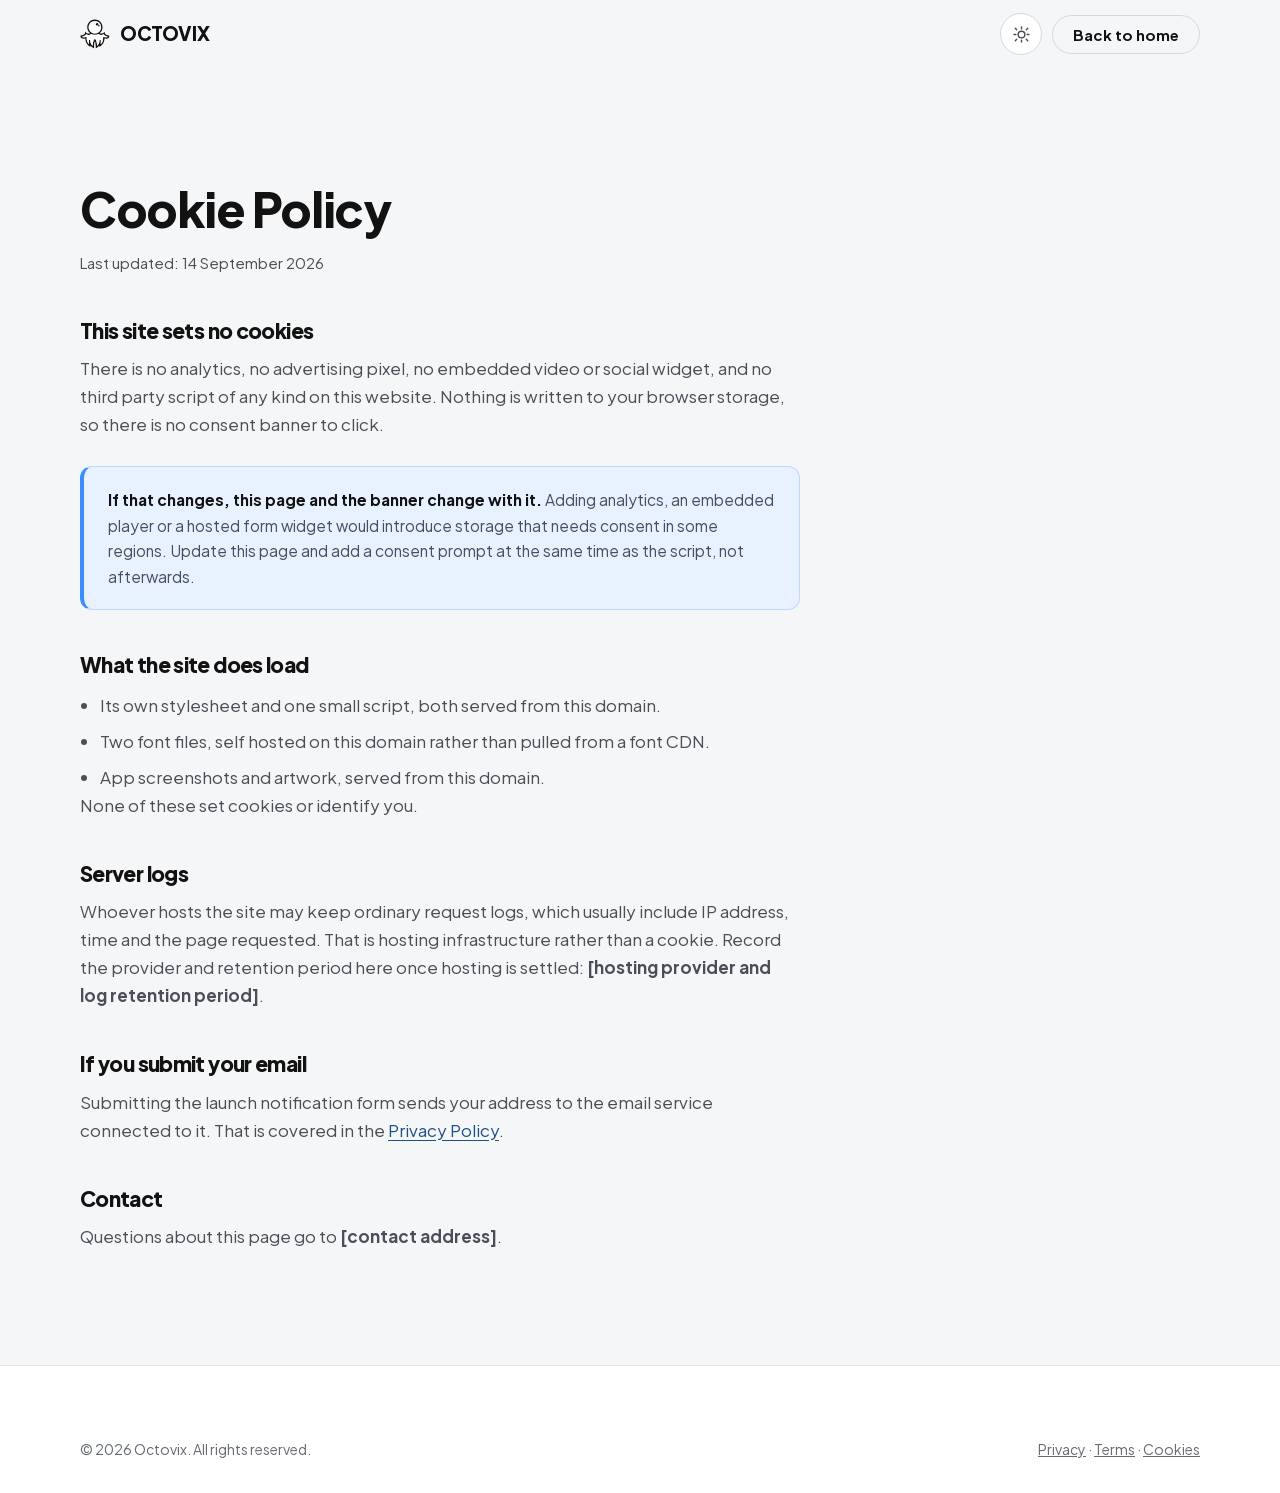
==== cookies.html @ 0be5d97f "Add files via upload" ====
<!DOCTYPE html>
<html lang="en">
<head>
<meta charset="utf-8">
<meta name="viewport" content="width=device-width, initial-scale=1">
<title>Cookie Policy | Octovix</title>
<meta name="description" content="This website sets no cookies and runs no analytics. Here is what that means.">
<meta name="robots" content="noindex">
<meta name="theme-color" content="#3A8DFF" media="(prefers-color-scheme: light)">
<meta name="theme-color" content="#0C1624" media="(prefers-color-scheme: dark)">
<link rel="icon" href="assets/img/favicon.svg" type="image/svg+xml">
<link rel="preload" href="assets/fonts/plus-jakarta-sans-latin.woff2" as="font" type="font/woff2" crossorigin>
<link rel="stylesheet" href="assets/css/styles.css">
<script>document.documentElement.classList.add('js');try{var t=localStorage.getItem('octovix-theme');if(t==='light'||t==='dark')document.documentElement.setAttribute('data-theme',t);}catch(e){}setTimeout(function(){if(!window.__blueLogReady)document.documentElement.classList.remove('js');},2500);</script>
</head>
<body>
<svg width="0" height="0" aria-hidden="true" focusable="false" style="position:absolute">
<symbol id="octovix-mark" viewBox="705 162 117 116">
<g id="_Mirror_Repeat_" data-name="&amp;lt;Mirror Repeat&amp;gt;">
      <g>
        <path fill="currentColor" d="M819.45,226.89c0-.28-.2-.52-.47-.57l-1.73-.33c-5.1-.98-15.62-4.52-15.62-9.22v-4.6c0-.49-.59-.76-.96-.44l-3.51,2.98c-.36.31-8.13,6.75-15.55,2.02,6.89-5.46,11.31-13.91,11.31-23.37,0-16.45-13.38-29.84-29.83-29.84s-29.84,13.39-29.84,29.84c0,9.46,4.43,17.9,11.31,23.37-7.42,4.73-15.19-1.71-15.54-2.01l-3.52-3.03c-.38-.32-.96-.05-.96.44v4.64c0,4.7-10.53,8.24-15.62,9.22l-1.73.33c-.27.05-.47.29-.47.57v1.76c0,2.99,1.15,5.46,3.32,7.13,4,3.07,10.68,2.7,14.97,2.03.34-.05.64.2.67.53,1.57,21.53,15.7,28.97,16.34,29.3l3.21,1.64c.39.2.86-.09.84-.54l-.07-2.26c-.02-.57.7-.82,1.05-.37,4.1,5.38,8.48,7.71,8.82,7.89l3.11,1.6c.39.2.85-.08.85-.52v-3.49c0-11.16,1.6-18.62,2.57-22.08.09-.32.38-.53.71-.53s.62.22.71.53c.96,3.47,2.57,10.92,2.57,22.08v3.49c0,.44.46.72.85.52l3.11-1.6c.34-.18,4.73-2.5,8.82-7.89.34-.45,1.07-.2,1.05.36l-.07,2.26c-.01.44.45.74.84.54l3.21-1.64c.64-.32,14.76-7.77,16.34-29.3.02-.34.33-.59.67-.53,4.29.67,10.97,1.04,14.97-2.03,2.17-1.67,3.32-4.13,3.32-7.13v-1.76ZM738.66,193.35c0-13.46,10.95-24.41,24.41-24.41s24.41,10.95,24.41,24.41-10.95,24.41-24.41,24.41-24.41-10.95-24.41-24.41ZM812.83,231.47h0c-2.86,2.2-10.23,1.35-14.21.29l-2.68-.72c-.37-.1-.73.18-.73.56v2.77c0,8.88-2.27,16.36-6.75,22.23-.53.7-1.06,1.33-1.58,1.9-.36.4-1.03.13-1.01-.41l.38-11.96c.05-.78.08-1.59.09-2.41,0-.32-.25-.58-.57-.59l-4.28-.07c-.32,0-.58.24-.59.56l-.07,2.23c-.45,6.78-2.61,12.64-6.43,17.44-.61.77-1.23,1.46-1.82,2.07-.35.36-.97.12-.99-.38-.62-10.84-2.61-17.3-3.27-19.18-.02-.04-1.87-6.05-5.18-6.05h-.03c-3.06.02-5.26,6-5.27,6.05-.66,1.88-2.65,8.34-3.27,19.18-.03.5-.64.74-.99.38-.59-.61-1.21-1.3-1.82-2.07-3.82-4.81-5.98-10.66-6.43-17.44l-.07-2.23c-.01-.32-.27-.57-.59-.56l-4.28.07c-.32,0-.57.27-.57.59.01.82.04,1.63.09,2.41l.38,11.95c.02.54-.65.81-1.01.41-.52-.57-1.05-1.2-1.58-1.9-4.48-5.87-6.75-13.34-6.75-22.23v-2.77c0-.38-.36-.66-.73-.56l-2.68.72c-2.66.71-10.99,2.19-14.2-.28,0,0,0,0,0,0-.37-.29-.25-.88.2-1.01,4.55-1.27,11.94-4,15.02-8.9.16-.26.49-.35.76-.2,1.19.63,2.61,1.27,4.2,1.75,5.87,1.77,11.34.65,15.92-3.23,4.1,2.12,8.74,3.32,13.66,3.32s9.57-1.2,13.66-3.32c4.57,3.88,10.04,4.99,15.92,3.23,1.58-.47,3.01-1.11,4.2-1.75.27-.14.6-.05.76.2,3.08,4.9,10.47,7.63,15.02,8.9.46.13.58.72.2,1.01Z"/>
        <path fill="currentColor" d="M787.49,193.35c0,13.46-10.95,24.41-24.41,24.41s-24.41-10.95-24.41-24.41,10.95-24.41,24.41-24.41,24.41,10.95,24.41,24.41Z"/>
        <path fill="var(--surface)" d="M812.83,231.47h0c-2.86,2.2-10.23,1.35-14.21.29l-2.68-.72c-.37-.1-.73.18-.73.56v2.77c0,8.88-2.27,16.36-6.75,22.23-.53.7-1.06,1.33-1.58,1.9-.36.4-1.03.13-1.01-.41l.38-11.96c.05-.78.08-1.59.09-2.41,0-.32-.25-.58-.57-.59l-4.28-.07c-.32,0-.58.24-.59.56l-.07,2.23c-.45,6.78-2.61,12.64-6.43,17.44-.61.77-1.23,1.46-1.82,2.07-.35.36-.97.12-.99-.38-.62-10.84-2.61-17.3-3.27-19.18-.02-.04-1.87-6.05-5.18-6.05h-.03c-3.06.02-5.26,6-5.27,6.05-.66,1.88-2.65,8.34-3.27,19.18-.03.5-.64.74-.99.38-.59-.61-1.21-1.3-1.82-2.07-3.82-4.81-5.98-10.66-6.43-17.44l-.07-2.23c-.01-.32-.27-.57-.59-.56l-4.28.07c-.32,0-.57.27-.57.59.01.82.04,1.63.09,2.41l.38,11.95c.02.54-.65.81-1.01.41-.52-.57-1.05-1.2-1.58-1.9-4.48-5.87-6.75-13.34-6.75-22.23v-2.77c0-.38-.36-.66-.73-.56l-2.68.72c-2.66.71-10.99,2.19-14.2-.28,0,0,0,0,0,0-.37-.29-.25-.88.2-1.01,4.55-1.27,11.94-4,15.02-8.9.16-.26.49-.35.76-.2,1.19.63,2.61,1.27,4.2,1.75,5.87,1.77,11.34.65,15.92-3.23,4.1,2.12,8.74,3.32,13.66,3.32s9.57-1.2,13.66-3.32c4.57,3.88,10.04,4.99,15.92,3.23,1.58-.47,3.01-1.11,4.2-1.75.27-.14.6-.05.76.2,3.08,4.9,10.47,7.63,15.02,8.9.46.13.58.72.2,1.01Z"/>
      </g>
    </g>
    <path fill="var(--surface)" d="M787.49,193.35c0,13.46-10.95,24.41-24.41,24.41s-24.41-10.95-24.41-24.41,10.95-24.41,24.41-24.41,24.41,10.95,24.41,24.41Z"/>
    <circle fill="currentColor" cx="771.82" cy="181.96" r="4.71"/>
    <circle fill="currentColor" cx="778.85" cy="187.68" r="2.95"/>
</symbol>
</svg>
<a class="skip-link" href="#main">Skip to content</a>

<header class="nav">
  <div class="wrap nav__inner">
    <a class="brand" href="index.html" aria-label="Octovix home">
      <svg class="brand__mark" aria-hidden="true" focusable="false">
        <use href="#octovix-mark"></use>
      </svg>
      <span class="brand__name">OCTOVIX</span>
    </a>
    <div class="legal-nav-actions">
      <button class="theme-toggle" type="button" data-theme-toggle aria-label="Switch to dark theme">
        <svg class="icon-sun" viewBox="0 0 24 24" fill="none" stroke="currentColor" stroke-width="1.8"
             stroke-linecap="round" stroke-linejoin="round" aria-hidden="true" focusable="false">
          <circle cx="12" cy="12" r="4.2"/>
          <path d="M12 2.5v2.4M12 19.1v2.4M4.2 4.2l1.7 1.7M18.1 18.1l1.7 1.7M2.5 12h2.4M19.1 12h2.4M4.2 19.8l1.7-1.7M18.1 5.9l1.7-1.7"/>
        </svg>
        <svg class="icon-moon" viewBox="0 0 24 24" fill="none" stroke="currentColor" stroke-width="1.8"
             stroke-linecap="round" stroke-linejoin="round" aria-hidden="true" focusable="false">
          <path d="M20 14.5A8.5 8.5 0 1 1 9.5 4a6.6 6.6 0 0 0 10.5 10.5Z"/>
        </svg>
      </button>
      <a class="btn btn--ghost btn--sm" href="index.html">Back to home</a>
    </div>
  </div>
</header>

<main id="main" class="section">
  <div class="wrap">
    <article class="legal">
      <h1>Cookie Policy</h1>
      <p class="legal__meta">Last updated: <time datetime="2026-09-14">14 September 2026</time></p>

      <h2>This site sets no cookies</h2>
      <p>
        There is no analytics, no advertising pixel, no embedded video or social
        widget, and no third party script of any kind on this website. Nothing is
        written to your browser storage, so there is no consent banner to click.
      </p>

      <div class="legal__callout">
        <strong>If that changes, this page and the banner change with it.</strong>
        Adding analytics, an embedded player or a hosted form widget would
        introduce storage that needs consent in some regions. Update this page and
        add a consent prompt at the same time as the script, not afterwards.
      </div>

      <h2>What the site does load</h2>
      <ul>
        <li>Its own stylesheet and one small script, both served from this domain.</li>
        <li>Two font files, self hosted on this domain rather than pulled from a font CDN.</li>
        <li>App screenshots and artwork, served from this domain.</li>
      </ul>
      <p>
        None of these set cookies or identify you.
      </p>

      <h2>Server logs</h2>
      <p>
        Whoever hosts the site may keep ordinary request logs, which usually
        include IP address, time and the page requested. That is hosting
        infrastructure rather than a cookie. Record the provider and retention
        period here once hosting is settled:
        <strong>[hosting provider and log retention period]</strong>.
      </p>

      <h2>If you submit your email</h2>
      <p>
        Submitting the launch notification form sends your address to the email
        service connected to it. That is covered in the
        <a href="privacy.html">Privacy Policy</a>.
      </p>

      <h2>Contact</h2>
      <p>Questions about this page go to <strong>[contact address]</strong>.</p>
    </article>
  </div>
</main>

<footer class="footer">
  <div class="wrap">
    <div class="footer__base" style="border-top:0;padding-top:0">
      <p>&copy; <span data-year>2026</span> Octovix. All rights reserved.</p>
      <p>
        <a href="privacy.html">Privacy</a> &middot;
        <a href="terms.html">Terms</a> &middot;
        <a href="cookies.html">Cookies</a>
      </p>
    </div>
  </div>
</footer>

<script src="assets/js/main.js" defer></script>
</body>
</html>
---- assets/css/styles.css ----
@font-face {
  font-family: 'Plus Jakarta Sans';
  src: url('../fonts/plus-jakarta-sans-latin.woff2') format('woff2');
  font-weight: 400 800;
  font-style: normal;
  font-display: swap;
  unicode-range: U+0000-00FF, U+0131, U+0152-0153, U+02BB-02BC, U+02C6, U+02DA,
    U+02DC, U+0304, U+0308, U+0329, U+2000-206F, U+2074, U+20AC, U+2122, U+2191,
    U+2193, U+2212, U+2215, U+FEFF, U+FFFD;
}
@font-face {
  font-family: 'Plus Jakarta Sans';
  src: url('../fonts/plus-jakarta-sans-latin-ext.woff2') format('woff2');
  font-weight: 400 800;
  font-style: normal;
  font-display: swap;
  unicode-range: U+0100-02BA, U+02BD-02C5, U+02C7-02CC, U+02CE-02D7, U+02DD-02FF,
    U+0304, U+0308, U+0329, U+1D00-1DBF, U+1E00-1E9F, U+1EF2-1EFF, U+2020,
    U+20A0-20AB, U+20AD-20C0, U+2113, U+2C60-2C7F, U+A720-A7FF;
}

/* ---------------------------------------------------------------
   Tokens
   Radius rule for the whole site:
     interactive controls (buttons, inputs, chips) .... pill
     containers (cards, media, panels) ................ --r-lg
     inner details (badges, small media) .............. --r-sm
   Accent rule: --blue is the single accent. --navy carries any
   white text, because white on --blue only reaches 3.3:1.
   --------------------------------------------------------------- */
:root {
  --navy: #1e4f8c;
  --navy-deep: #163c6b;
  --blue: #3a8dff;
  --blue-100: #bfd7ff;
  --blue-50: #e8f1ff;
  --bg: #f5f6f7;
  --surface: #fff;
  --surface-2: #fff;
  --ink: #121212;
  --ink-2: #4a4e57;
  --ink-3: #656a73;
  --line: #e3e6ea;
  --line-strong: #d3d8df;

  /* Primary action + accent text are tokenised because the light-theme pair
     (white on --navy) drops to 3.4:1 once --navy lightens for dark mode. */
  --btn-bg: var(--navy);
  --btn-bg-hover: var(--navy-deep);
  --btn-fg: #fff;
  --accent-text: var(--navy);

  --r-lg: 20px;
  --r-sm: 12px;
  --r-pill: 999px;

  --shadow-sm: 0 1px 2px rgba(30, 79, 140, .06), 0 2px 8px rgba(30, 79, 140, .05);
  --shadow-md: 0 4px 12px rgba(30, 79, 140, .07), 0 16px 32px -12px rgba(30, 79, 140, .12);
  --shadow-lg: 0 24px 60px -18px rgba(18, 32, 56, .28);

  --wrap: 1200px;
  --gutter: clamp(20px, 5vw, 40px);
  --section-y: clamp(72px, 9vw, 128px);
  --nav-h: 68px;

  --ease: cubic-bezier(.16, 1, .3, 1);
  color-scheme: light;
}

/* Dark tokens apply when the system prefers dark AND the visitor hasn't
   explicitly chosen light, OR when the visitor has explicitly chosen dark
   (the toggle sets data-theme via assets/js/main.js and persists it in
   localStorage). This order lets an explicit choice win in both directions. */
@media (prefers-color-scheme: dark) {
  :root:not([data-theme="light"]) {
    --navy: #4d8de0;
    --navy-deep: #1e4f8c;
    --blue: #3a8dff;
    --blue-100: #24467d;
    --blue-50: #16294a;
    --bg: #0c1624;
    --surface: #121f33;
    --surface-2: #16263d;
    --ink: #f2f5f9;
    --ink-2: #b3bfd0;
    --ink-3: #8c99ab;
    --line: #22344f;
    --line-strong: #2d4262;
    --btn-bg: #9ec5f5;
    --btn-bg-hover: #bcd8fa;
    --btn-fg: #0c1624;
    --accent-text: #a8c9f5;
    --shadow-sm: 0 1px 2px rgba(0, 0, 0, .3), 0 2px 8px rgba(0, 0, 0, .24);
    --shadow-md: 0 4px 12px rgba(0, 0, 0, .32), 0 16px 32px -12px rgba(0, 0, 0, .45);
    --shadow-lg: 0 24px 60px -18px rgba(0, 0, 0, .6);
    color-scheme: dark;
  }
}
:root[data-theme="dark"] {
  /* inverted primary: light blue face, dark label, echoing the app's own
     Save and Log food buttons */
  --navy: #4d8de0;
  --navy-deep: #1e4f8c;
  --blue: #3a8dff;
  --blue-100: #24467d;
  --blue-50: #16294a;
  --bg: #0c1624;
  --surface: #121f33;
  --surface-2: #16263d;
  --ink: #f2f5f9;
  --ink-2: #b3bfd0;
  --ink-3: #8c99ab;
  --line: #22344f;
  --line-strong: #2d4262;
  --btn-bg: #9ec5f5;
  --btn-bg-hover: #bcd8fa;
  --btn-fg: #0c1624;
  --accent-text: #a8c9f5;
  --shadow-sm: 0 1px 2px rgba(0, 0, 0, .3), 0 2px 8px rgba(0, 0, 0, .24);
  --shadow-md: 0 4px 12px rgba(0, 0, 0, .32), 0 16px 32px -12px rgba(0, 0, 0, .45);
  --shadow-lg: 0 24px 60px -18px rgba(0, 0, 0, .6);
  color-scheme: dark;
}

/* ---------------------------------------------------------------
   Reset + base
   --------------------------------------------------------------- */
*, *::before, *::after { box-sizing: border-box; }

html {
  -webkit-text-size-adjust: 100%;
  scroll-behavior: smooth;
}
@media (prefers-reduced-motion: reduce) {
  html { scroll-behavior: auto; }
}

body {
  margin: 0;
  background: var(--bg);
  color: var(--ink);
  font-family: 'Plus Jakarta Sans', ui-sans-serif, system-ui, -apple-system,
    'Segoe UI', Roboto, Helvetica, Arial, sans-serif;
  font-size: 1.0625rem;
  line-height: 1.65;
  font-weight: 400;
  -webkit-font-smoothing: antialiased;
  -moz-osx-font-smoothing: grayscale;
  overflow-x: hidden;
}

img, svg, picture { max-width: 100%; display: block; }
button, input { font: inherit; color: inherit; }

h1, h2, h3, h4 {
  margin: 0;
  font-weight: 800;
  letter-spacing: -.03em;
  line-height: 1.06;
  text-wrap: balance;
}
p { margin: 0; }
a { color: inherit; }

:focus-visible {
  outline: 3px solid var(--blue);
  outline-offset: 3px;
  border-radius: 4px;
}

.skip-link {
  /* fixed, not absolute: an absolute skip link sits at the top of the document
     and is off-screen when focused after the page has been scrolled */
  position: fixed;
  left: 12px;
  top: -60px;
  z-index: 200;
  padding: 12px 20px;
  border-radius: var(--r-pill);
  background: var(--navy-deep);
  color: #fff;
  font-weight: 700;
  text-decoration: none;
  transition: top .2s var(--ease);
}
.skip-link:focus-visible { top: 12px; }

.sr-only {
  position: absolute;
  width: 1px; height: 1px;
  padding: 0; margin: -1px;
  overflow: hidden;
  clip: rect(0 0 0 0);
  clip-path: inset(50%);
  white-space: nowrap;
  border: 0;
}

/* ---------------------------------------------------------------
   Layout
   --------------------------------------------------------------- */
.wrap {
  width: 100%;
  max-width: var(--wrap);
  margin-inline: auto;
  padding-inline: var(--gutter);
}
.section { padding-block: var(--section-y); }
.section--tight { padding-block: clamp(56px, 6vw, 88px); }
[id] { scroll-margin-top: calc(var(--nav-h) + 24px); }

.eyebrow {
  display: inline-flex;
  align-items: center;
  gap: 8px;
  margin: 0 0 20px;
  padding: 7px 14px 7px 12px;
  border: 1px solid var(--blue-100);
  border-radius: var(--r-pill);
  background: var(--blue-50);
  color: var(--accent-text);
  font-size: .8125rem;
  font-weight: 700;
  letter-spacing: .01em;
  line-height: 1;
}
.eyebrow svg { width: 15px; height: 15px; flex: none; }

.lead {
  color: var(--ink-2);
  font-size: clamp(1.0625rem, .95rem + .5vw, 1.1875rem);
  line-height: 1.6;
  max-width: 56ch;
}

.section-head { max-width: 46rem; margin-bottom: clamp(40px, 5vw, 60px); }
.section-head h2 { font-size: clamp(2rem, 1.3rem + 2.6vw, 3rem); }
.section-head .lead { margin-top: 18px; }
.section-head--center { margin-inline: auto; text-align: center; }
.section-head--center .lead { margin-inline: auto; }

/* ---------------------------------------------------------------
   Buttons + form controls  (all pill)
   --------------------------------------------------------------- */
.btn {
  display: inline-flex;
  align-items: center;
  justify-content: center;
  gap: 9px;
  padding: 15px 26px;
  border: 1px solid transparent;
  border-radius: var(--r-pill);
  font-size: 1rem;
  font-weight: 700;
  line-height: 1;
  white-space: nowrap;
  text-decoration: none;
  cursor: pointer;
  transition: background-color .2s var(--ease), border-color .2s var(--ease),
    color .2s var(--ease), transform .12s var(--ease), box-shadow .2s var(--ease);
}
.btn:active { transform: translateY(1px); }

.btn--primary {
  background: var(--btn-bg);
  border-color: var(--btn-bg);
  color: var(--btn-fg);
  box-shadow: var(--shadow-sm);
}
.btn--primary:hover { background: var(--btn-bg-hover); border-color: var(--btn-bg-hover); box-shadow: var(--shadow-md); }

.btn--ghost {
  background: transparent;
  border-color: var(--line-strong);
  color: var(--ink);
}
.btn--ghost:hover { border-color: var(--navy); color: var(--navy); background: var(--surface); }

/* Lives only on .panel-dark, whose gradient is theme-independent, so these
   stay literal rather than following the light/dark tokens. */
.btn--light {
  background: #fff;
  border-color: #fff;
  color: #163c6b;
}
.btn--light:hover { background: #e8f1ff; border-color: #e8f1ff; }

.btn--sm { padding: 11px 20px; font-size: .9375rem; }

/* Signup form ------------------------------------------------- */
.signup { width: 100%; max-width: 500px; }
.signup__row {
  display: flex;
  gap: 10px;
  align-items: stretch;
}
.signup__input {
  flex: 1 1 auto;
  min-width: 0;
  padding: 15px 22px;
  border: 1px solid var(--line-strong);
  border-radius: var(--r-pill);
  background: var(--surface);
  color: var(--ink);
  font-size: 1rem;
  transition: border-color .2s var(--ease), box-shadow .2s var(--ease);
}
/* Instructional placeholder colour preserved from the original design. */
.signup__input::placeholder { color: #b0b0b5; opacity: 1; }
.signup__input:hover { border-color: var(--line-strong); }
.signup__input:focus { outline: none; border-color: var(--blue); box-shadow: 0 0 0 4px rgba(58, 141, 255, .22); }
.signup__btn { flex: 0 0 auto; }

.signup__note {
  margin-top: 14px;
  min-height: 1.4em;
  font-size: .875rem;
  line-height: 1.4;
  color: var(--ink-3);
}
.signup__note[data-state='error'] { color: #b4231f; font-weight: 600; }
.signup__note[data-state='success'] { color: #1a6b3c; font-weight: 600; }
.signup.is-busy .signup__btn { opacity: .65; pointer-events: none; }

/* Signup on the dark CTA panel */
.panel-dark .signup__input {
  background: rgba(255, 255, 255, .96);
  border-color: transparent;
  color: var(--ink);
}
.panel-dark .signup__input:focus { box-shadow: 0 0 0 4px rgba(191, 215, 255, .4); border-color: #fff; }
.panel-dark .signup__note { color: rgba(255, 255, 255, .78); }
.panel-dark .signup__note[data-state='error'] { color: #ffc9c5; }
.panel-dark .signup__note[data-state='success'] { color: #bfe9d0; }

/* ---------------------------------------------------------------
   Navigation
   --------------------------------------------------------------- */
.nav {
  position: sticky;
  top: 0;
  z-index: 100;
  background: color-mix(in srgb, var(--bg) 86%, transparent);
  backdrop-filter: saturate(180%) blur(14px);
  -webkit-backdrop-filter: saturate(180%) blur(14px);
  border-bottom: 1px solid transparent;
  transition: border-color .25s var(--ease), background-color .25s var(--ease);
}
.nav.is-stuck {
  border-bottom-color: var(--line);
  background: color-mix(in srgb, var(--bg) 94%, transparent);
}
@supports not (backdrop-filter: blur(1px)) {
  .nav { background: var(--bg); }
}

.nav__inner {
  height: var(--nav-h);
  display: flex;
  align-items: center;
  gap: 20px;
}

.brand {
  display: inline-flex;
  align-items: center;
  gap: 10px;
  margin-right: auto;
  text-decoration: none;
  flex: none;
}
.brand__mark { width: 30px; height: 30px; flex: none; color: var(--ink); }
.brand__name {
  font-size: 1.1875rem;
  font-weight: 800;
  letter-spacing: -.02em;
  color: var(--ink);
}

.nav__links {
  display: flex;
  align-items: center;
  gap: 4px;
  list-style: none;
  margin: 0;
  padding: 0;
}
.nav__links a {
  display: block;
  padding: 9px 14px;
  border-radius: var(--r-pill);
  color: var(--ink-2);
  font-size: .9375rem;
  font-weight: 600;
  text-decoration: none;
  transition: color .2s var(--ease), background-color .2s var(--ease);
}
.nav__links a:hover { color: var(--ink); background: color-mix(in srgb, var(--ink) 6%, transparent); }

.nav__cta { flex: none; }

/* Theme toggle: a pill icon button, sun/moon cross-fading. Hidden until JS
   sets data-theme, so a no-JS visitor never sees a control that can't work
   (the site otherwise just follows system preference). */
.theme-toggle {
  display: none;
  width: 42px;
  height: 42px;
  padding: 0;
  flex: none;
  align-items: center;
  justify-content: center;
  border: 1px solid var(--line-strong);
  border-radius: var(--r-pill);
  background: var(--surface);
  color: var(--ink-2);
  cursor: pointer;
  transition: border-color .2s var(--ease), color .2s var(--ease), background-color .2s var(--ease);
}
.theme-toggle:hover { color: var(--ink); border-color: var(--navy); }
.js .theme-toggle { display: inline-flex; }
.legal-nav-actions { display: flex; align-items: center; gap: 10px; margin-left: auto; }
.theme-toggle svg {
  width: 19px;
  height: 19px;
  flex: none;
}
.theme-toggle .icon-moon { display: none; }
:root[data-theme="dark"] .theme-toggle .icon-sun { display: none; }
:root[data-theme="dark"] .theme-toggle .icon-moon { display: block; }

.nav__toggle {
  display: none;
  width: 42px;
  height: 42px;
  padding: 0;
  border: 1px solid var(--line-strong);
  border-radius: var(--r-pill);
  background: var(--surface);
  cursor: pointer;
  align-items: center;
  justify-content: center;
  flex: none;
}
.nav__toggle span {
  position: relative;
  display: block;
  width: 17px;
  height: 1.5px;
  background: var(--ink);
  border-radius: 2px;
  transition: transform .25s var(--ease), background-color .25s var(--ease);
}
.nav__toggle span::before,
.nav__toggle span::after {
  content: '';
  position: absolute;
  left: 0;
  width: 17px;
  height: 1.5px;
  background: var(--ink);
  border-radius: 2px;
  transition: transform .25s var(--ease);
}
.nav__toggle span::before { top: -5.5px; }
.nav__toggle span::after { top: 5.5px; }
.nav__toggle[aria-expanded='true'] span { background: transparent; }
.nav__toggle[aria-expanded='true'] span::before { transform: translateY(5.5px) rotate(45deg); }
.nav__toggle[aria-expanded='true'] span::after { transform: translateY(-5.5px) rotate(-45deg); }

.nav__panel { display: none; }

@media (max-width: 860px) {
  .nav__links, .nav__cta { display: none; }
  .nav__toggle { display: inline-flex; }
  .nav__panel {
    display: block;
    overflow: hidden;
    max-height: 0;
    border-top: 1px solid transparent;
    transition: max-height .3s var(--ease), border-color .3s var(--ease);
  }
  .nav__panel.is-open {
    max-height: 420px;
    border-top-color: var(--line);
  }
  .nav__panel ul {
    list-style: none;
    margin: 0;
    padding: 14px 0 22px;
    display: grid;
    gap: 2px;
  }
  /* :not(.btn) so the panel's CTA keeps its own white-on-navy colour;
     a bare `.nav__panel a` rule outranks `.btn--primary` on specificity. */
  .nav__panel a:not(.btn) {
    display: block;
    padding: 13px 4px;
    color: var(--ink);
    font-size: 1.0625rem;
    font-weight: 600;
    text-decoration: none;
    border-radius: var(--r-sm);
  }
  .nav__panel .btn { width: 100%; margin-top: 12px; }
}

/* ---------------------------------------------------------------
   iPhone mockup
   Aspect + corner ratios traced from an iPhone 17 Pro screenshot
   (1206 x 2622 px). The screenshots already contain the status bar
   and Dynamic Island, so the frame only supplies the enclosure.
   --------------------------------------------------------------- */
.phone {
  position: relative;
  width: 100%;
  padding: 1.85%;
  border-radius: 13.6% / 6.25%;
  background:
    linear-gradient(147deg, #5b6675 0%, #262d38 18%, #171c24 42%,
      #39424f 63%, #1b2129 82%, #444d5b 100%);
  box-shadow:
    inset 0 0 0 1px rgba(255, 255, 255, .16),
    inset 0 0 2px 1px rgba(255, 255, 255, .1),
    var(--shadow-lg);
  isolation: isolate;
}
.phone::after {
  /* thin inner lip between enclosure and glass */
  content: '';
  position: absolute;
  inset: 1.5%;
  border-radius: 12.4% / 5.7%;
  box-shadow: inset 0 0 0 1px rgba(0, 0, 0, .55);
  pointer-events: none;
  z-index: 2;
}
.phone__screen {
  position: relative;
  aspect-ratio: 1206 / 2622;
  border-radius: 12.1% / 5.6%;
  overflow: hidden;
  background: #0d1b2e;
  z-index: 1;
}
.phone__screen img {
  width: 100%;
  height: 100%;
  object-fit: cover;
  display: block;
}
/* side buttons */
.phone__btn {
  position: absolute;
  width: 2px;
  background: linear-gradient(180deg, #4a5361, #222932);
  border-radius: 2px;
  z-index: 0;
}
.phone__btn--vol { left: -2px; top: 17%; height: 7.4%; }
.phone__btn--vol2 { left: -2px; top: 26.5%; height: 7.4%; }
.phone__btn--pwr { right: -2px; top: 22%; height: 11%; }

.phone--float { animation: phone-float 7s ease-in-out infinite; }
@keyframes phone-float {
  0%, 100% { transform: translateY(0); }
  50% { transform: translateY(-12px); }
}

.phone-caption {
  margin-top: 20px;
  text-align: center;
  font-size: .9375rem;
  font-weight: 600;
  color: var(--ink-2);
}

/* ---------------------------------------------------------------
   Hero  (asymmetric split)
   --------------------------------------------------------------- */
.hero {
  position: relative;
  padding-top: clamp(40px, 6vw, 76px);
  padding-bottom: clamp(64px, 8vw, 104px);
  overflow: hidden;
}
.hero::before {
  content: '';
  position: absolute;
  top: -22%;
  right: -10%;
  width: min(780px, 82vw);
  aspect-ratio: 1;
  background: radial-gradient(circle at 50% 50%,
    rgba(58, 141, 255, .22) 0%, rgba(58, 141, 255, .1) 42%, transparent 68%);
  pointer-events: none;
  z-index: 0;
}
.hero__inner {
  position: relative;
  z-index: 1;
  display: grid;
  grid-template-columns: minmax(0, 1.14fr) minmax(0, .86fr);
  gap: clamp(32px, 4vw, 56px);
  align-items: center;
}
.hero h1 {
  font-size: clamp(2.25rem, 1rem + 3.15vw, 3.4rem);
  margin-bottom: 22px;
}
.hero h1 em {
  font-style: normal;
  color: var(--navy);
}
.hero .lead { max-width: 33rem; }
.hero .signup { margin-top: 30px; }

.hero__media {
  justify-self: center;
  width: 100%;
  max-width: 320px;
}

/* ---------------------------------------------------------------
   Showcase  (centred head, staggered phones)
   --------------------------------------------------------------- */
.showcase { background: var(--surface); border-block: 1px solid var(--line); }
.showcase__stage {
  display: grid;
  grid-template-columns: repeat(2, minmax(0, 1fr));
  gap: clamp(28px, 5vw, 72px);
  align-items: start;
  max-width: 760px;
  margin-inline: auto;
}
.showcase__item { max-width: 300px; width: 100%; justify-self: center; }
.showcase__item:first-child { transform: translateY(28px); }

/* ---------------------------------------------------------------
   Features bento  (4 items, 4 cells, asymmetric)
   --------------------------------------------------------------- */
.bento {
  display: grid;
  grid-template-columns: repeat(3, minmax(0, 1fr));
  gap: clamp(16px, 2vw, 24px);
}
.bento__cell {
  display: flex;
  flex-direction: column;
  padding: clamp(26px, 3vw, 38px);
  border: 1px solid var(--line);
  border-radius: var(--r-lg);
  background: var(--surface);
  box-shadow: var(--shadow-sm);
  overflow: hidden;
  transition: transform .3s var(--ease), box-shadow .3s var(--ease),
    border-color .3s var(--ease);
}
.bento__cell:hover {
  transform: translateY(-3px);
  box-shadow: var(--shadow-md);
  border-color: var(--line-strong);
}
.bento__cell--wide { grid-column: span 2; }
/* text-only cells sit beside a taller media cell, so centre their block
   rather than letting it hang from the top with dead space below */
.bento__cell--text { justify-content: center; }
.bento__cell--tint {
  background: linear-gradient(150deg, var(--blue-50), var(--surface) 78%);
  border-color: var(--blue-100);
}
.bento__cell h3 {
  font-size: clamp(1.25rem, 1.1rem + .5vw, 1.5rem);
  letter-spacing: -.02em;
}
.bento__cell p {
  margin-top: 12px;
  color: var(--ink-2);
  font-size: 1rem;
  max-width: 42ch;
}
.bento__icon {
  width: 44px;
  height: 44px;
  margin-bottom: 20px;
  display: grid;
  place-items: center;
  border-radius: var(--r-sm);
  background: var(--navy);
  color: #fff;
  flex: none;
}
.bento__icon svg { width: 22px; height: 22px; }

/* Cell art: a real device peeking up from the bottom edge of the cell.
   The frame is clipped by the cell, so the screenshot is never zoomed. */
.bento__art {
  position: relative;
  margin-top: auto;
  padding-top: 30px;
  margin-inline: calc(clamp(26px, 3vw, 38px) * -1);
  margin-bottom: calc(clamp(26px, 3vw, 38px) * -1);
  height: 232px;
  overflow: hidden;
  display: flex;
  justify-content: center;
  align-items: flex-start;
}
.bento__art--sky { background: linear-gradient(180deg, transparent, rgba(58, 141, 255, .16)); }
.bento__art--navy { background: linear-gradient(180deg, transparent, rgba(30, 79, 140, .12)); }
.phone--peek { width: 212px; flex: none; }

/* ---------------------------------------------------------------
   How it works  (sticky heading + divided steps)
   --------------------------------------------------------------- */
.how { background: var(--surface); border-block: 1px solid var(--line); }
.how__grid {
  display: grid;
  grid-template-columns: minmax(0, .85fr) minmax(0, 1.15fr);
  gap: clamp(32px, 6vw, 88px);
  align-items: start;
}
.how__aside { position: sticky; top: calc(var(--nav-h) + 40px); }
.how__aside h2 { font-size: clamp(2rem, 1.3rem + 2.6vw, 3rem); }
.how__aside .lead { margin-top: 18px; }

.steps { display: grid; }
.step {
  display: grid;
  grid-template-columns: auto minmax(0, 1fr);
  gap: 22px;
  padding-block: clamp(26px, 3vw, 34px);
  border-top: 1px solid var(--line);
}
.step:first-child { border-top: 0; padding-top: 0; }
.step:last-child { padding-bottom: 0; }
.step__dot {
  width: 40px;
  height: 40px;
  display: grid;
  place-items: center;
  border-radius: var(--r-pill);
  background: var(--blue-50);
  color: var(--accent-text);
  flex: none;
}
.step__dot svg { width: 20px; height: 20px; }
.step h3 { font-size: 1.3125rem; letter-spacing: -.02em; }
.step p { margin-top: 8px; color: var(--ink-2); font-size: 1rem; }

/* ---------------------------------------------------------------
   Promise band  (full-bleed brand blue, large type)
   White is used only at display size; small copy is near-black,
   both clear WCAG AA against #3A8DFF.
   --------------------------------------------------------------- */
.promise {
  position: relative;
  overflow: hidden;
  background: var(--blue);
  color: #fff;
}
/* The brand log, drawn on this exact blue in the original artwork. */
.promise__mascot {
  position: absolute;
  right: -4%;
  top: 50%;
  width: min(38%, 460px);
  height: auto;
  transform: translateY(-50%) rotate(-6deg);
  opacity: .5;
  pointer-events: none;
}
.promise .wrap { position: relative; }
.promise h2, .promise__list { max-width: 62%; }
.promise h2 {
  font-size: clamp(2.15rem, 1.1rem + 4.2vw, 4rem);
  line-height: 1.02;
  max-width: 20ch;
}
.promise__list {
  list-style: none;
  margin: clamp(44px, 5vw, 64px) 0 0;
  padding: 0;
  display: grid;
  grid-template-columns: repeat(3, minmax(0, 1fr));
  gap: clamp(24px, 3vw, 44px);
}
.promise__list li { border-top: 2px solid rgba(18, 18, 18, .22); padding-top: 20px; }
.promise__list h3 {
  font-size: 1.25rem;
  color: #fff;
  letter-spacing: -.02em;
}
.promise__list p {
  margin-top: 10px;
  color: #121212;
  font-size: .9688rem;
  line-height: 1.55;
  font-weight: 500;
}

/* ---------------------------------------------------------------
   Notify CTA  (navy panel)
   --------------------------------------------------------------- */
.panel-dark {
  background: linear-gradient(160deg, #1e4f8c 0%, #163c6b 58%, #12305a 100%);
  color: #fff;
  border-radius: var(--r-lg);
  padding: clamp(40px, 6vw, 76px) clamp(26px, 5vw, 72px);
  text-align: center;
  position: relative;
  overflow: hidden;
}
.panel-dark::before {
  content: '';
  position: absolute;
  inset: auto -10% -60% 30%;
  height: 340px;
  background: radial-gradient(ellipse at 50% 50%, rgba(58, 141, 255, .5), transparent 66%);
  pointer-events: none;
}
.panel-dark > * { position: relative; }
.panel-dark h2 {
  font-size: clamp(1.95rem, 1.25rem + 2.5vw, 2.85rem);
  max-width: 18ch;
  margin-inline: auto;
}
.panel-dark .lead {
  margin: 18px auto 0;
  color: rgba(255, 255, 255, .82);
  max-width: 44ch;
}
.panel-dark .signup { margin: clamp(28px, 4vw, 38px) auto 0; }
.panel-dark .eyebrow {
  background: rgba(255, 255, 255, .12);
  border-color: rgba(255, 255, 255, .28);
  color: #fff;
}

.storebadge {
  display: inline-flex;
  align-items: center;
  gap: 10px;
  margin-top: 28px;
  padding: 10px 18px;
  border: 1px solid rgba(255, 255, 255, .3);
  border-radius: var(--r-pill);
  font-size: .875rem;
  font-weight: 600;
  color: rgba(255, 255, 255, .9);
}
.storebadge svg { width: 17px; height: 17px; }

/* ---------------------------------------------------------------
   Footer
   --------------------------------------------------------------- */
.footer {
  background: var(--surface);
  border-top: 1px solid var(--line);
  padding-block: clamp(48px, 6vw, 72px) 32px;
}
.footer__top {
  display: grid;
  grid-template-columns: minmax(0, 1.5fr) repeat(3, minmax(0, 1fr));
  gap: clamp(32px, 4vw, 56px);
  padding-bottom: clamp(36px, 4vw, 52px);
}
.footer__about .lead {
  margin-top: 16px;
  font-size: .9688rem;
  max-width: 32ch;
}
.footer h2 {
  font-size: .8125rem;
  font-weight: 800;
  letter-spacing: .06em;
  text-transform: uppercase;
  color: var(--ink-3);
  margin-bottom: 16px;
}
.footer ul { list-style: none; margin: 0; padding: 0; display: grid; gap: 10px; }
.footer ul a {
  color: var(--ink-2);
  font-size: .9688rem;
  font-weight: 500;
  text-decoration: none;
  transition: color .2s var(--ease);
}
.footer ul a:hover { color: var(--navy); text-decoration: underline; text-underline-offset: 3px; }

.footer__base {
  display: flex;
  flex-wrap: wrap;
  gap: 12px 24px;
  align-items: center;
  justify-content: space-between;
  padding-top: 28px;
  border-top: 1px solid var(--line);
  color: var(--ink-3);
  font-size: .875rem;
}

/* ---------------------------------------------------------------
   Legal pages
   --------------------------------------------------------------- */
.legal { max-width: 720px; }
.legal h1 { font-size: clamp(2.15rem, 1.5rem + 2.4vw, 3rem); }
.legal__meta { margin-top: 16px; color: var(--ink-3); font-size: .9375rem; }
.legal h2 {
  font-size: 1.3125rem;
  margin-top: 44px;
  margin-bottom: 12px;
}
.legal p, .legal li { color: var(--ink-2); }
.legal p + p { margin-top: 14px; }
.legal ul { margin: 14px 0 0; padding-left: 20px; display: grid; gap: 8px; }
.legal a { color: var(--navy); text-underline-offset: 3px; }
.legal__callout {
  margin-top: 28px;
  padding: 20px 24px;
  border: 1px solid var(--blue-100);
  border-left: 4px solid var(--blue);
  border-radius: var(--r-sm);
  background: var(--blue-50);
  color: var(--ink-2);
  font-size: .9688rem;
}
.legal__callout strong { color: var(--ink); }

/* ---------------------------------------------------------------
   Scroll reveal
   --------------------------------------------------------------- */
.js [data-reveal] {
  opacity: 0;
  transform: translateY(18px);
  transition: opacity .7s var(--ease), transform .7s var(--ease);
  transition-delay: var(--reveal-delay, 0ms);
}
.js [data-reveal].is-visible { opacity: 1; transform: none; }

/* ---------------------------------------------------------------
   Responsive
   --------------------------------------------------------------- */
@media (max-width: 1024px) {
  .footer__top { grid-template-columns: repeat(2, minmax(0, 1fr)); }
  .footer__about { grid-column: 1 / -1; }
}

@media (max-width: 900px) {
  .hero__inner { grid-template-columns: minmax(0, 1fr); gap: 48px; }
  .hero__media { max-width: 264px; order: 2; }
  .hero .signup { max-width: none; }
  .how__grid { grid-template-columns: minmax(0, 1fr); gap: 40px; }
  .how__aside { position: static; }
  .bento { grid-template-columns: repeat(2, minmax(0, 1fr)); }
  .bento__cell--wide { grid-column: span 2; }
  .promise__list { grid-template-columns: minmax(0, 1fr); gap: 0; }
  .promise__list li { padding-block: 22px; }
  .promise__mascot { display: none; }
  .promise h2, .promise__list { max-width: none; }
}

@media (max-width: 600px) {
  :root { --nav-h: 60px; }
  .bento { grid-template-columns: minmax(0, 1fr); }
  .bento__cell--wide { grid-column: span 1; }
  .showcase__stage { grid-template-columns: minmax(0, 1fr); gap: 44px; max-width: 280px; }
  .showcase__item:first-child { transform: none; }
  .signup__row { flex-direction: column; }
  .signup__btn { width: 100%; }
  .footer__top { grid-template-columns: minmax(0, 1fr); }
  .footer__base { justify-content: flex-start; }
  .step { grid-template-columns: minmax(0, 1fr); gap: 14px; }
}

/* ---------------------------------------------------------------
   Reduced motion
   --------------------------------------------------------------- */
@media (prefers-reduced-motion: reduce) {
  *, *::before, *::after {
    animation-duration: .001ms !important;
    animation-iteration-count: 1 !important;
    transition-duration: .001ms !important;
    scroll-behavior: auto !important;
  }
  [data-reveal] { opacity: 1; transform: none; }
  .phone--float { animation: none; }
}
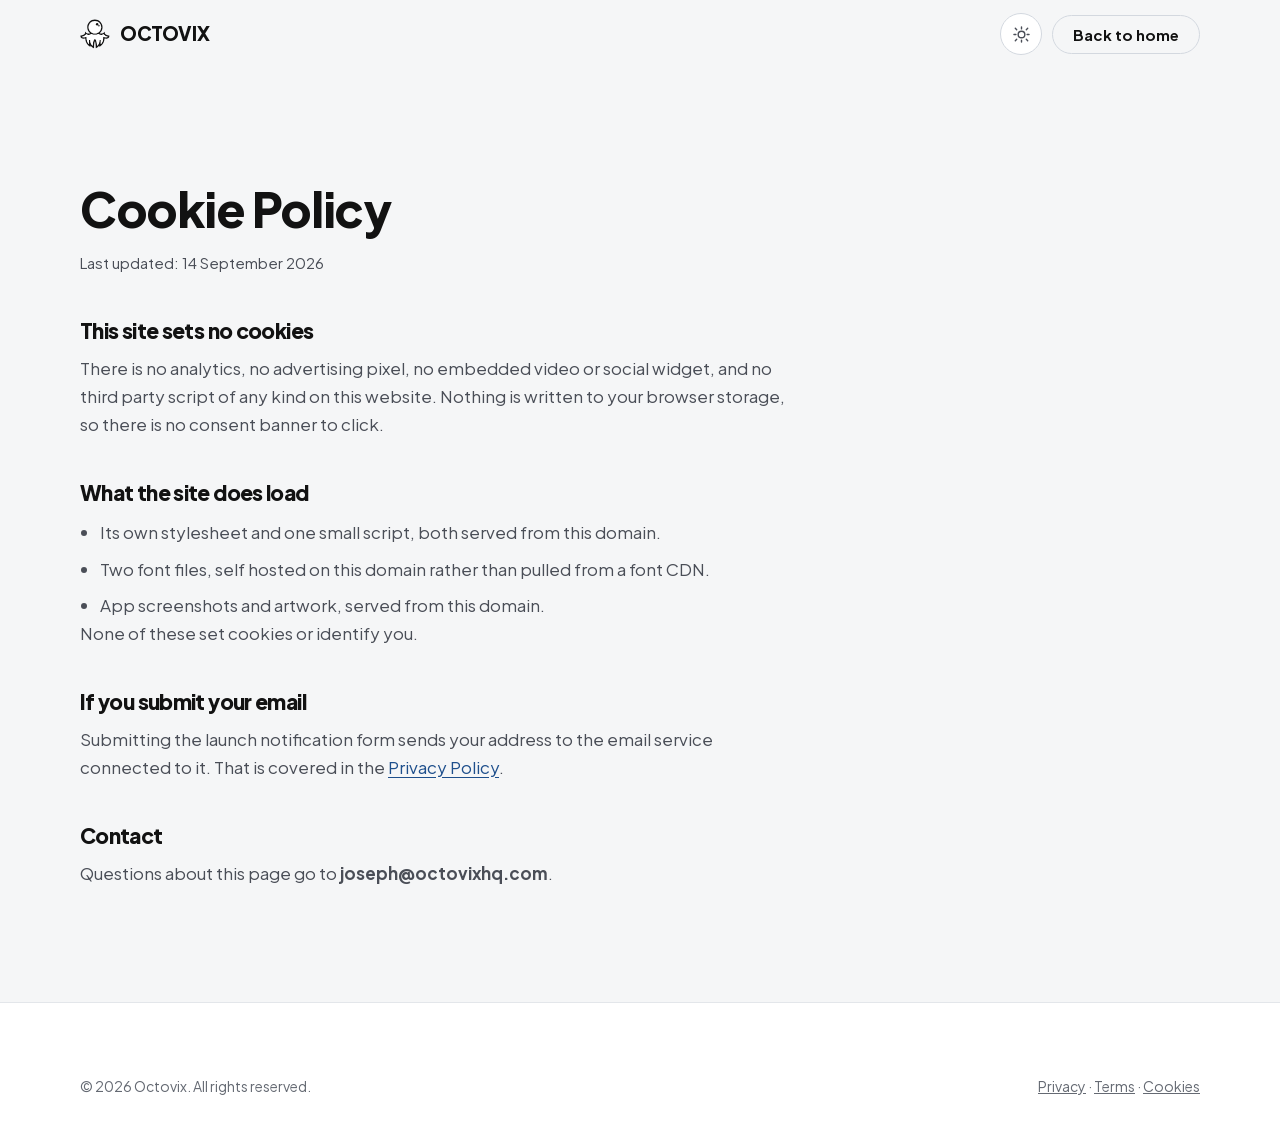
==== commit ace4bf1c: "Update cookies.html" ====
--- a/cookies.html
+++ b/cookies.html
@@ -68,12 +68,6 @@
         written to your browser storage, so there is no consent banner to click.
       </p>
 
-      <div class="legal__callout">
-        <strong>If that changes, this page and the banner change with it.</strong>
-        Adding analytics, an embedded player or a hosted form widget would
-        introduce storage that needs consent in some regions. Update this page and
-        add a consent prompt at the same time as the script, not afterwards.
-      </div>
 
       <h2>What the site does load</h2>
       <ul>
@@ -85,14 +79,6 @@
         None of these set cookies or identify you.
       </p>
 
-      <h2>Server logs</h2>
-      <p>
-        Whoever hosts the site may keep ordinary request logs, which usually
-        include IP address, time and the page requested. That is hosting
-        infrastructure rather than a cookie. Record the provider and retention
-        period here once hosting is settled:
-        <strong>[hosting provider and log retention period]</strong>.
-      </p>
 
       <h2>If you submit your email</h2>
       <p>
@@ -102,7 +88,7 @@
       </p>
 
       <h2>Contact</h2>
-      <p>Questions about this page go to <strong>[contact address]</strong>.</p>
+      <p>Questions about this page go to <strong>joseph@octovixhq.com</strong>.</p>
     </article>
   </div>
 </main>
--- a/assets/css/styles.css
+++ b/assets/css/styles.css
@@ -319,19 +319,46 @@
   color: var(--ink-3);
 }
 .signup__note[data-state='error'] { color: #b4231f; font-weight: 600; }
-.signup__note[data-state='success'] { color: #1a6b3c; font-weight: 600; }
+/* Glow uses the raw --blue token (the brand's bright blue) in text-shadow,
+   but the actual letterforms are --accent-text (navy in light mode, a
+   lighter blue in dark mode) — the pair this project already uses
+   everywhere small text needs to sit near this blue, because --blue itself
+   is only ~3:1 against the page background and fails WCAG AA for text this
+   size. The shadow gives the "glowing blue" look; the fill keeps it legible. */
+.signup__note[data-state='success'] {
+  color: var(--accent-text);
+  font-size: .9375rem;
+  font-weight: 700;
+  text-shadow: 0 0 14px rgba(58, 141, 255, .55), 0 0 3px rgba(58, 141, 255, .5);
+  animation: signup-note-in .5s var(--ease);
+}
 .signup.is-busy .signup__btn { opacity: .65; pointer-events: none; }
+
+@keyframes signup-note-in {
+  from { opacity: 0; transform: translateY(3px) scale(.97); }
+  to { opacity: 1; transform: none; }
+}
 
 /* Signup on the dark CTA panel */
 .panel-dark .signup__input {
   background: rgba(255, 255, 255, .96);
   border-color: transparent;
-  color: var(--ink);
+  /* Literal, not var(--ink): this panel's background never changes with the
+     site theme, but --ink does — in dark mode it flips to near-white,
+     which would put near-white text on this near-white input. */
+  color: #121212;
 }
 .panel-dark .signup__input:focus { box-shadow: 0 0 0 4px rgba(191, 215, 255, .4); border-color: #fff; }
 .panel-dark .signup__note { color: rgba(255, 255, 255, .78); }
 .panel-dark .signup__note[data-state='error'] { color: #ffc9c5; }
-.panel-dark .signup__note[data-state='success'] { color: #bfe9d0; }
+.panel-dark .signup__note[data-state='success'] {
+  /* Literal, not var(--blue-100): that token goes dark/muted in site dark
+     mode (it's meant as a background tint there), which read as the "dark
+     blue" text you saw. This panel is always dark, so it always wants the
+     light pastel value regardless of site theme. */
+  color: #bfd7ff;
+  text-shadow: 0 0 14px rgba(58, 141, 255, .7), 0 0 3px rgba(58, 141, 255, .6);
+}
 
 /* ---------------------------------------------------------------
    Navigation
@@ -769,6 +796,15 @@
   transform: translateY(-50%) rotate(-6deg);
   opacity: .5;
   pointer-events: none;
+  transition: opacity 4s var(--ease);
+}
+/* main.js adds this after ~3s of the section staying in view, fading the log
+   from its washed-out state to the artwork's true colours (#1e4f8c, #3a8dff,
+   #bfd7ff). Reduced-motion visitors get the full colours straight away
+   instead of a timed reveal. */
+.promise__mascot.is-revealed { opacity: 1; }
+@media (prefers-reduced-motion: reduce) {
+  .promise__mascot { opacity: 1; }
 }
 .promise .wrap { position: relative; }
 .promise h2, .promise__list { max-width: 62%; }
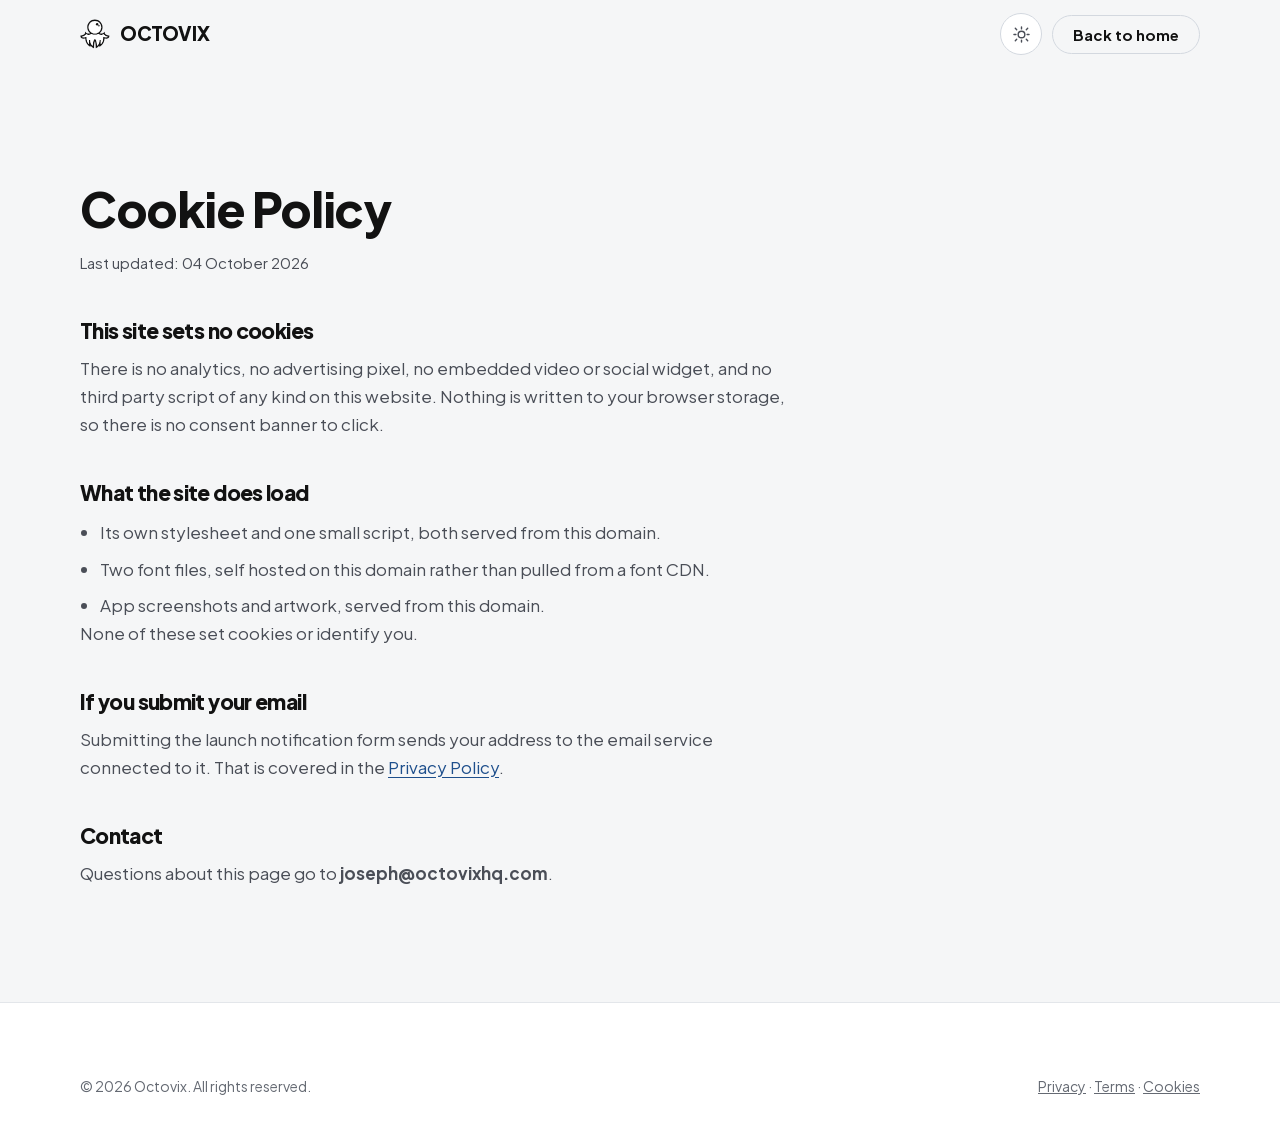
==== commit ffceb41a: "Update cookies.html" ====
--- a/cookies.html
+++ b/cookies.html
@@ -59,7 +59,7 @@
   <div class="wrap">
     <article class="legal">
       <h1>Cookie Policy</h1>
-      <p class="legal__meta">Last updated: <time datetime="2026-09-14">14 September 2026</time></p>
+      <p class="legal__meta">Last updated: <time datetime="2026-09-14">04 October 2026</time></p>
 
       <h2>This site sets no cookies</h2>
       <p>
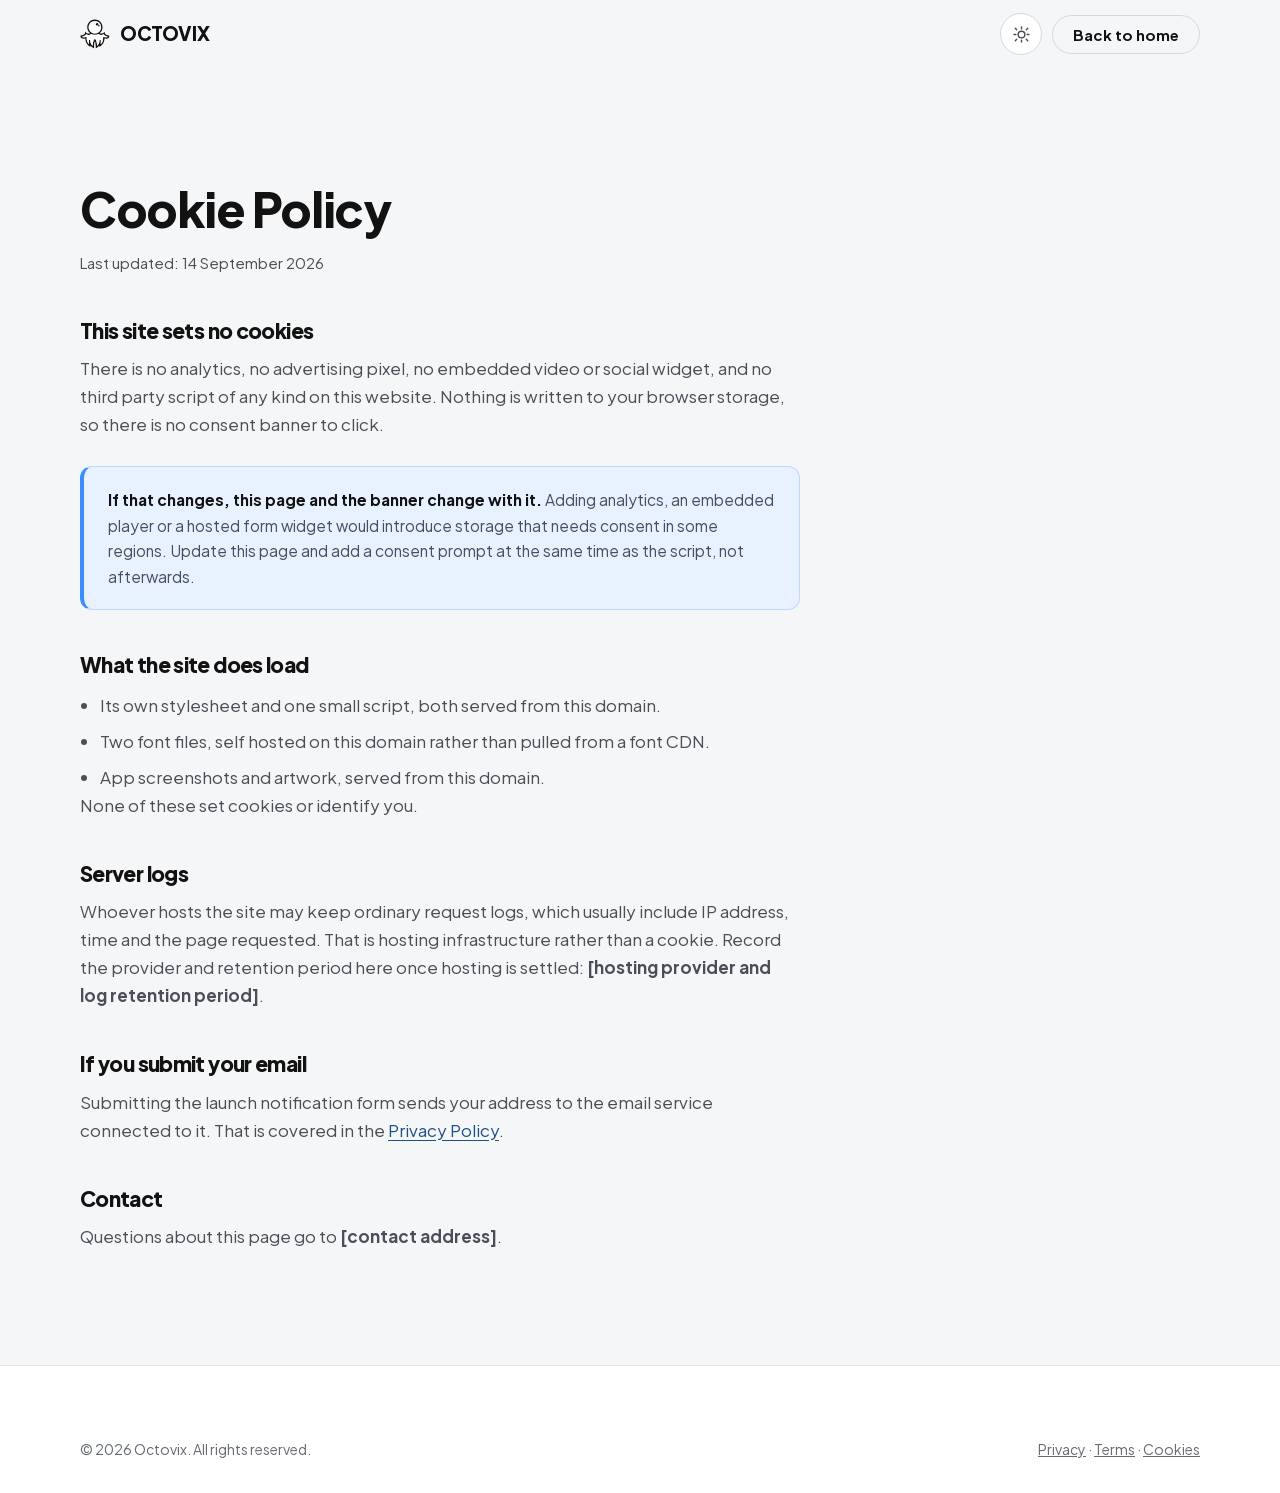
==== commit afd35398: "Octovix Website Ver. 1.1.1 - Email Sign Up - Log Animations - Minor Fixes and policy changes" ====
--- a/cookies.html
+++ b/cookies.html
@@ -59,7 +59,7 @@
   <div class="wrap">
     <article class="legal">
       <h1>Cookie Policy</h1>
-      <p class="legal__meta">Last updated: <time datetime="2026-09-14">04 October 2026</time></p>
+      <p class="legal__meta">Last updated: <time datetime="2026-09-14">14 September 2026</time></p>
 
       <h2>This site sets no cookies</h2>
       <p>
@@ -68,6 +68,12 @@
         written to your browser storage, so there is no consent banner to click.
       </p>
 
+      <div class="legal__callout">
+        <strong>If that changes, this page and the banner change with it.</strong>
+        Adding analytics, an embedded player or a hosted form widget would
+        introduce storage that needs consent in some regions. Update this page and
+        add a consent prompt at the same time as the script, not afterwards.
+      </div>
 
       <h2>What the site does load</h2>
       <ul>
@@ -79,6 +85,14 @@
         None of these set cookies or identify you.
       </p>
 
+      <h2>Server logs</h2>
+      <p>
+        Whoever hosts the site may keep ordinary request logs, which usually
+        include IP address, time and the page requested. That is hosting
+        infrastructure rather than a cookie. Record the provider and retention
+        period here once hosting is settled:
+        <strong>[hosting provider and log retention period]</strong>.
+      </p>
 
       <h2>If you submit your email</h2>
       <p>
@@ -88,7 +102,7 @@
       </p>
 
       <h2>Contact</h2>
-      <p>Questions about this page go to <strong>joseph@octovixhq.com</strong>.</p>
+      <p>Questions about this page go to <strong>[contact address]</strong>.</p>
     </article>
   </div>
 </main>
--- a/assets/css/styles.css
+++ b/assets/css/styles.css
@@ -651,7 +651,38 @@
 /* ---------------------------------------------------------------
    Showcase  (centred head, staggered phones)
    --------------------------------------------------------------- */
-.showcase { background: var(--surface); border-block: 1px solid var(--line); }
+.showcase {
+  position: relative;
+  overflow: hidden;
+  background: var(--surface);
+  border-block: 1px solid var(--line);
+}
+.showcase .wrap { position: relative; }
+
+/* Falling canopy (assets/js/canopy.js). It lives in the empty side margins:
+   the mask keeps the centre column, where the heading and phones sit, clear,
+   so it can never reduce text contrast. Hidden on narrower screens where the
+   phones stack and there is no empty space to fill. */
+.showcase__canopy {
+  position: absolute;
+  inset: 0;
+  width: 100%;
+  height: 100%;
+  display: block;
+  pointer-events: none;
+  opacity: 0;
+  transition: opacity 1.4s var(--ease);
+  -webkit-mask-image: linear-gradient(90deg, #000 0, #000 calc(50% - 460px),
+    transparent calc(50% - 350px), transparent calc(50% + 350px),
+    #000 calc(50% + 460px), #000 100%);
+  mask-image: linear-gradient(90deg, #000 0, #000 calc(50% - 460px),
+    transparent calc(50% - 350px), transparent calc(50% + 350px),
+    #000 calc(50% + 460px), #000 100%);
+}
+.showcase__canopy.is-ready { opacity: 1; }
+@media (max-width: 900px) {
+  .showcase__canopy { display: none; }
+}
 .showcase__stage {
   display: grid;
   grid-template-columns: repeat(2, minmax(0, 1fr));
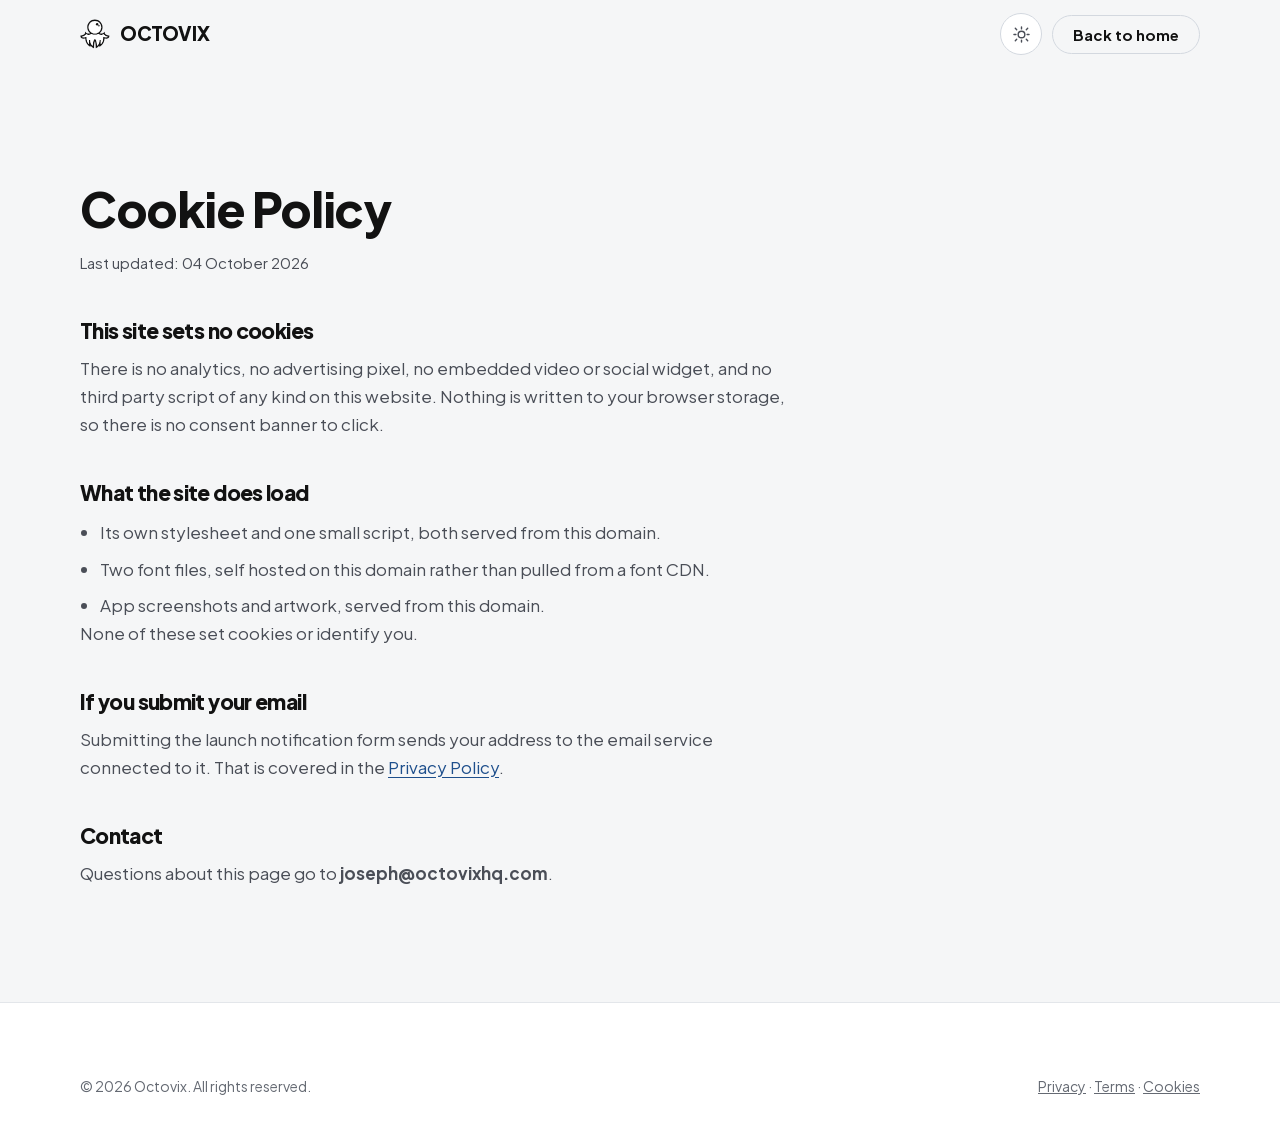
==== commit e78b03e4: "Update cookies.html" ====
--- a/cookies.html
+++ b/cookies.html
@@ -59,7 +59,7 @@
   <div class="wrap">
     <article class="legal">
       <h1>Cookie Policy</h1>
-      <p class="legal__meta">Last updated: <time datetime="2026-09-14">14 September 2026</time></p>
+      <p class="legal__meta">Last updated: <time datetime="2026-09-14">04 October 2026</time></p>
 
       <h2>This site sets no cookies</h2>
       <p>
@@ -68,12 +68,6 @@
         written to your browser storage, so there is no consent banner to click.
       </p>
 
-      <div class="legal__callout">
-        <strong>If that changes, this page and the banner change with it.</strong>
-        Adding analytics, an embedded player or a hosted form widget would
-        introduce storage that needs consent in some regions. Update this page and
-        add a consent prompt at the same time as the script, not afterwards.
-      </div>
 
       <h2>What the site does load</h2>
       <ul>
@@ -85,14 +79,6 @@
         None of these set cookies or identify you.
       </p>
 
-      <h2>Server logs</h2>
-      <p>
-        Whoever hosts the site may keep ordinary request logs, which usually
-        include IP address, time and the page requested. That is hosting
-        infrastructure rather than a cookie. Record the provider and retention
-        period here once hosting is settled:
-        <strong>[hosting provider and log retention period]</strong>.
-      </p>
 
       <h2>If you submit your email</h2>
       <p>
@@ -102,7 +88,7 @@
       </p>
 
       <h2>Contact</h2>
-      <p>Questions about this page go to <strong>[contact address]</strong>.</p>
+      <p>Questions about this page go to <strong>joseph@octovixhq.com</strong>.</p>
     </article>
   </div>
 </main>
